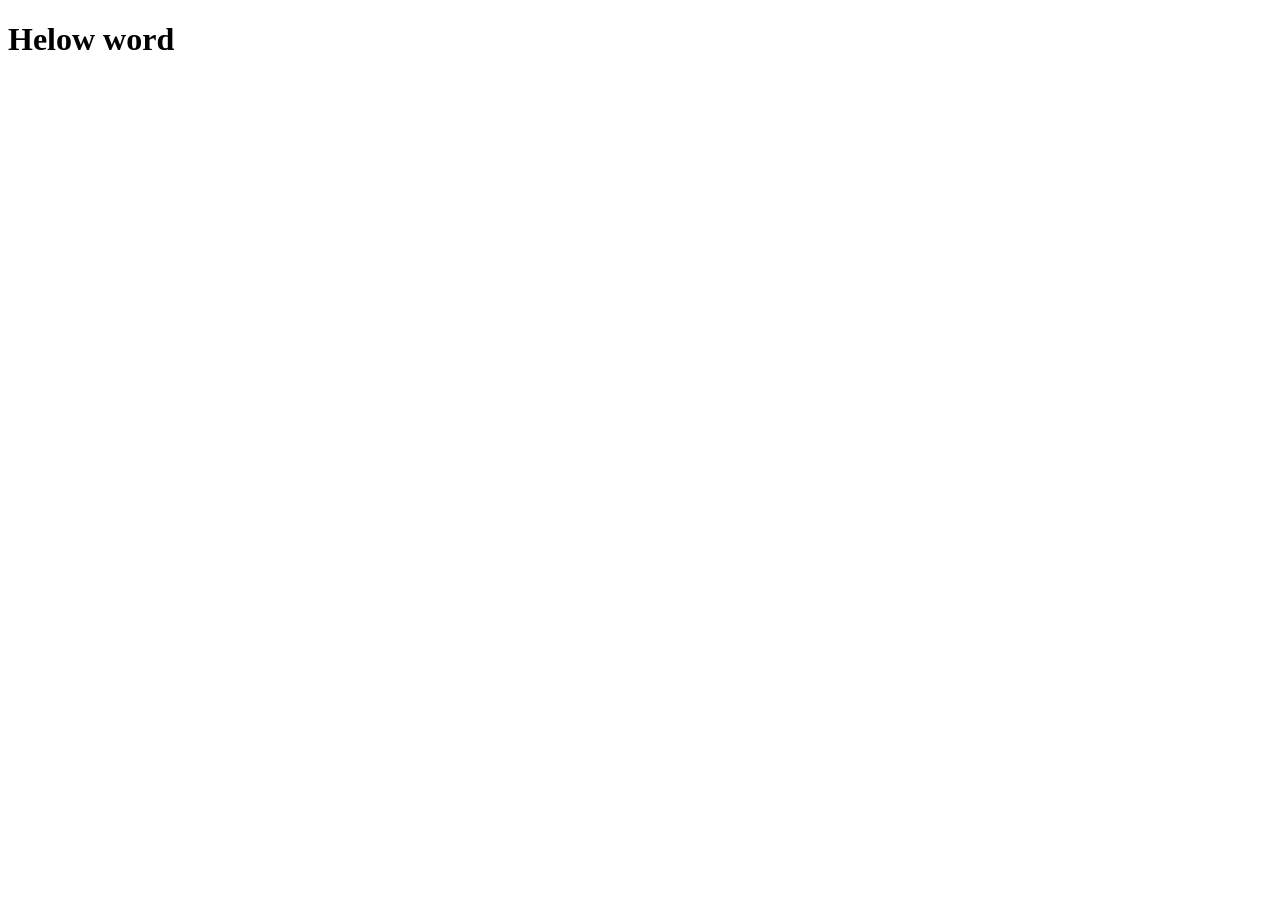
==== index.html @ 42fa5a0f "primer commit" ====
<!DOCTYPE html>
<html lang="en">
<head>
    <meta charset="UTF-8">
    <meta name="viewport" content="width=, initial-scale=1.0">
    <title>Document</title>
</head>
<body>
    <h1>Helow word</h1>
</body>
</html>
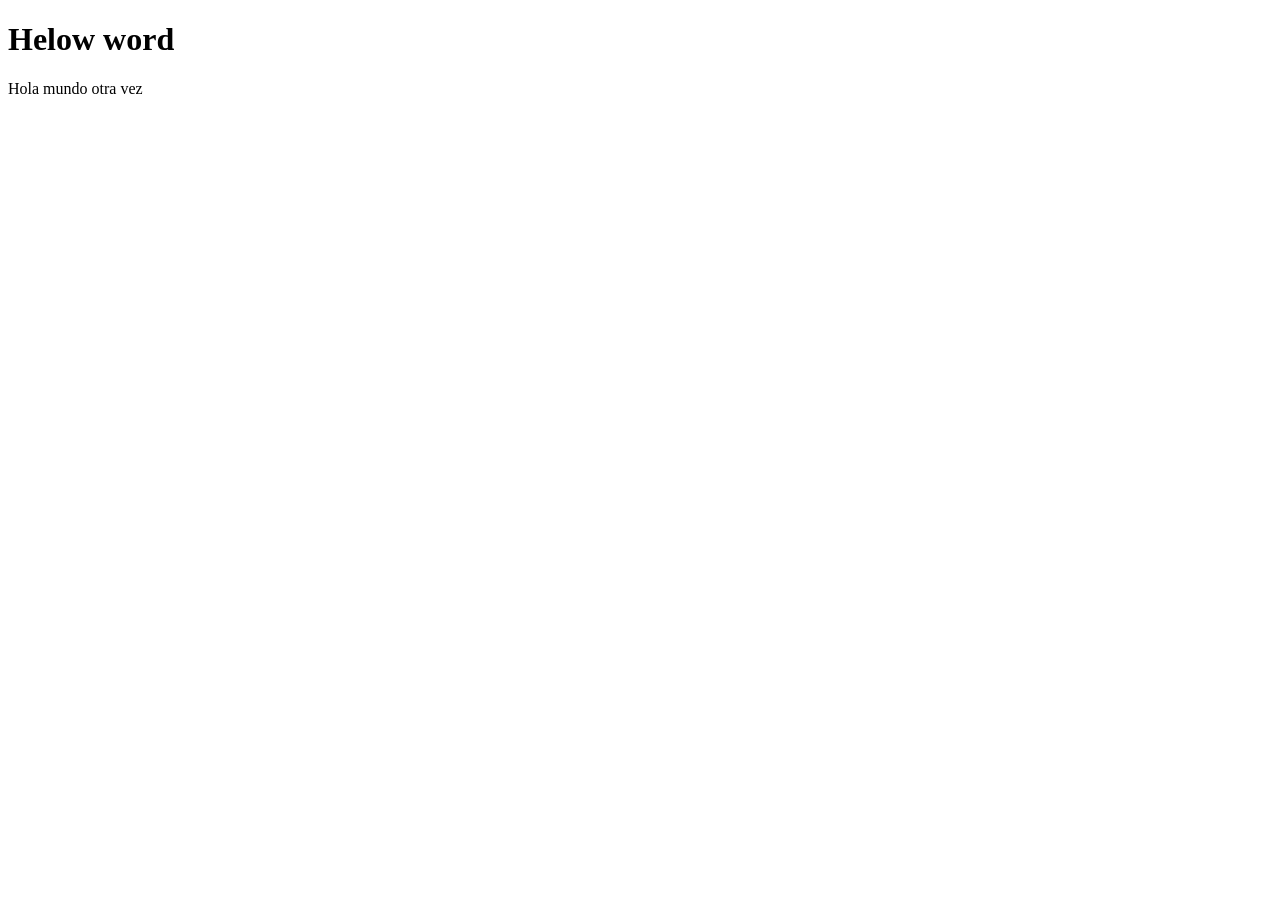
==== commit 72357721: "primer commit" ====
--- a/index.html
+++ b/index.html
@@ -7,5 +7,6 @@
 </head>
 <body>
     <h1>Helow word</h1>
+    <p>Hola mundo otra vez</p>
 </body>
 </html>
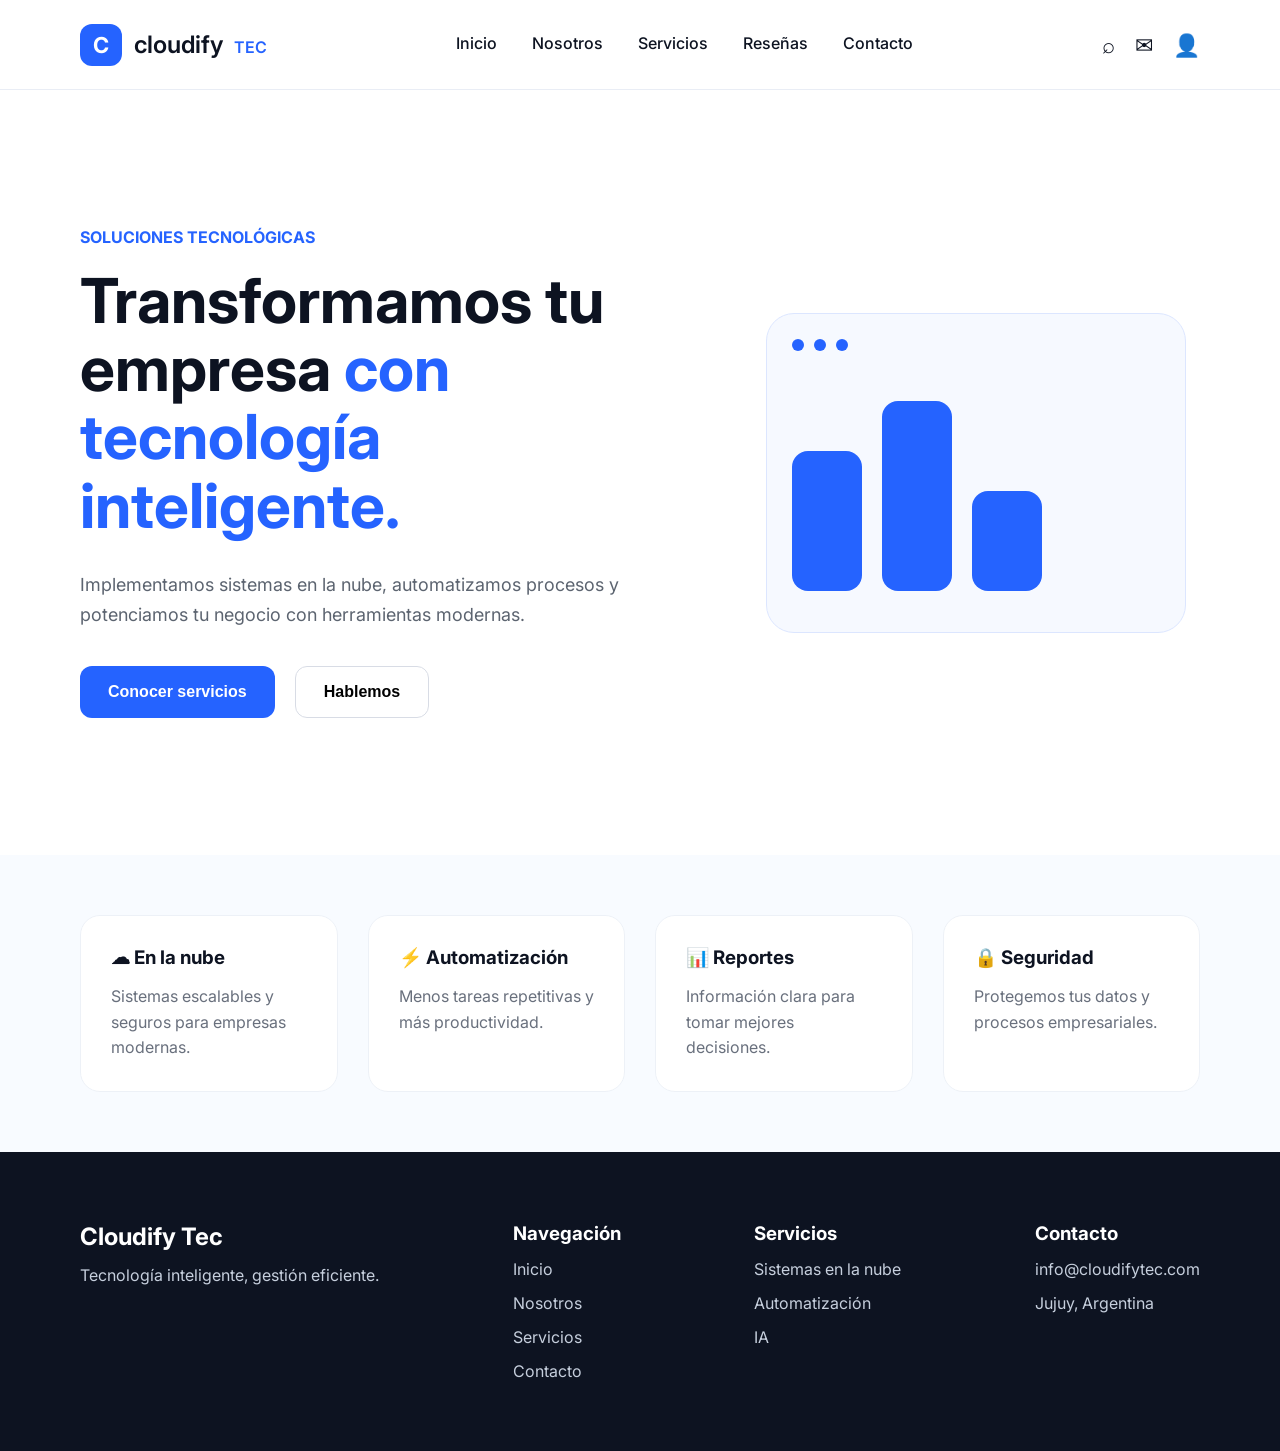
==== commit db7a869e: "Creacion de sass y index" ====
--- a/index.html
+++ b/index.html
@@ -1,12 +1,189 @@
 <!DOCTYPE html>
-<html lang="en">
+<html lang="es">
 <head>
     <meta charset="UTF-8">
-    <meta name="viewport" content="width=, initial-scale=1.0">
-    <title>Document</title>
+    <meta name="viewport" content="width=device-width, initial-scale=1.0">
+    <title>Cloudify Tec</title>
+
+    <link rel="stylesheet" href="css/main.css">
+
+    <link href="https://fonts.googleapis.com/css2?family=Inter:wght@300;400;500;600;700&display=swap" rel="stylesheet">
 </head>
 <body>
-    <h1>Helow word</h1>
-    <p>Hola mundo otra vez</p>
+
+    <!-- NAVBAR -->
+    <header class="navbar">
+
+        <div class="logo">
+            <div class="logo-icon">C</div>
+
+            <div class="logo-text">
+                cloudify <span>TEC</span>
+            </div>
+        </div>
+
+        <nav class="nav-links">
+            <a href="index.html">Inicio</a>
+            <a href="Pages/nosotros.html">Nosotros</a>
+            <a href="Pages/servicios.html">Servicios</a>
+            <a href="Pages/reseñas.html">Reseñas</a>
+            <a href="Pages/contacto.html">Contacto</a>
+        </nav>
+
+        <div class="nav-icons">
+            <span>⌕</span>
+            <span>✉</span>
+            <span>👤</span>
+        </div>
+
+    </header>
+
+
+    <section class="hero">
+
+        <div class="hero-text">
+
+            <p class="mini-title">
+                SOLUCIONES TECNOLÓGICAS
+            </p>
+
+            <h1>
+                Transformamos tu empresa
+                <span>
+                    con tecnología inteligente.
+                </span>
+            </h1>
+
+            <p class="description">
+                Implementamos sistemas en la nube, automatizamos procesos
+                y potenciamos tu negocio con herramientas modernas.
+            </p>
+
+            <div class="hero-buttons">
+                <button class="primary-btn">
+                    Conocer servicios
+                </button>
+
+                <button class="secondary-btn">
+                    Hablemos
+                </button>
+            </div>
+
+        </div>
+
+        <div class="hero-image">
+
+            <div class="mockup-card">
+
+                <div class="mockup-top">
+                    <span></span>
+                    <span></span>
+                    <span></span>
+                </div>
+
+                <div class="bars">
+                    <div class="bar"></div>
+                    <div class="bar middle"></div>
+                    <div class="bar small"></div>
+                </div>
+
+            </div>
+
+        </div>
+
+    </section>
+
+    <!-- FEATURES -->
+
+    <section class="features">
+
+        <div class="feature">
+
+            <h3>☁ En la nube</h3>
+
+            <p>
+                Sistemas escalables y seguros para empresas modernas.
+            </p>
+
+        </div>
+
+        <div class="feature">
+
+            <h3>⚡ Automatización</h3>
+
+            <p>
+                Menos tareas repetitivas y más productividad.
+            </p>
+
+        </div>
+
+        <div class="feature">
+
+            <h3>📊 Reportes</h3>
+
+            <p>
+                Información clara para tomar mejores decisiones.
+            </p>
+
+        </div>
+
+        <div class="feature">
+
+            <h3>🔒 Seguridad</h3>
+
+            <p>
+                Protegemos tus datos y procesos empresariales.
+            </p>
+
+        </div>
+
+    </section>
+
+    <!-- FOOTER -->
+
+    <footer class="footer">
+
+        <div class="footer-column">
+
+            <h2>Cloudify Tec</h2>
+
+            <p>
+                Tecnología inteligente, gestión eficiente.
+            </p>
+
+        </div>
+
+        <div class="footer-column">
+
+            <h3>Navegación</h3>
+
+            <a href="#">Inicio</a>
+            <a href="#">Nosotros</a>
+            <a href="#">Servicios</a>
+            <a href="#">Contacto</a>
+
+        </div>
+
+        <div class="footer-column">
+
+            <h3>Servicios</h3>
+
+            <a href="#">Sistemas en la nube</a>
+            <a href="#">Automatización</a>
+            <a href="#">IA</a>
+
+        </div>
+
+        <div class="footer-column">
+
+            <h3>Contacto</h3>
+
+            <p>info@cloudifytec.com</p>
+            <p>Jujuy, Argentina</p>
+
+        </div>
+
+    </footer>
+
 </body>
 </html>
--- a/css/main.css
+++ b/css/main.css
@@ -0,0 +1,391 @@
+* {
+  margin: 0;
+  padding: 0;
+  box-sizing: border-box;
+}
+
+body {
+  font-family: 'Inter', sans-serif;
+  background: #ffffff;
+  color: #0d1321;
+  overflow-x: hidden;
+}
+
+@keyframes fadeUp {
+  from { opacity: 0; transform: translateY(28px); }
+  to   { opacity: 1; transform: translateY(0); }
+}
+
+@keyframes fadeInLeft {
+  from { opacity: 0; transform: translateX(-30px); }
+  to   { opacity: 1; transform: translateX(0); }
+}
+
+@keyframes fadeInRight {
+  from { opacity: 0; transform: translateX(30px); }
+  to   { opacity: 1; transform: translateX(0); }
+}
+
+@keyframes fadeInDown {
+  from { opacity: 0; transform: translateY(-20px); }
+  to   { opacity: 1; transform: translateY(0); }
+}
+
+@keyframes growBar1 {
+  from { height: 0; }
+  to   { height: 140px; }
+}
+
+@keyframes growBar2 {
+  from { height: 0; }
+  to   { height: 190px; }
+}
+
+@keyframes growBar3 {
+  from { height: 0; }
+  to   { height: 100px; }
+}
+
+@keyframes floatCard {
+  0%, 100% { transform: translateY(0px); }
+  50%       { transform: translateY(-12px); }
+}
+
+@keyframes pulse {
+  0%, 100% { box-shadow: 0 0 0 0 rgba(37, 99, 255, 0.4); }
+  50%       { box-shadow: 0 0 0 10px rgba(37, 99, 255, 0); }
+}
+
+@keyframes blink {
+  0%, 100% { opacity: 1; }
+  50%       { opacity: 0.25; }
+}
+
+.navbar {
+  width: 100%;
+  height: 90px;
+  display: flex;
+  align-items: center;
+  justify-content: space-between;
+  padding: 0 80px;
+  border-bottom: 1px solid #e9edf5;
+  position: sticky;
+  top: 0;
+  z-index: 100;
+  background: rgba(255, 255, 255, 0.88);
+  backdrop-filter: blur(14px);
+  -webkit-backdrop-filter: blur(14px);
+}
+
+.logo {
+  display: flex;
+  align-items: center;
+  gap: 12px;
+  animation: fadeInLeft 0.6s cubic-bezier(.22,1,.36,1) both;
+}
+
+.logo-icon {
+  width: 42px;
+  height: 42px;
+  border-radius: 12px;
+  background: #2563ff;
+  color: white;
+  display: flex;
+  align-items: center;
+  justify-content: center;
+  font-weight: bold;
+  font-size: 22px;
+  animation: pulse 3s 1s ease-in-out infinite;
+  transition: transform 0.3s;
+}
+
+.logo:hover .logo-icon {
+  transform: rotate(-8deg) scale(1.1);
+}
+
+.logo-text {
+  font-size: 24px;
+  font-weight: 600;
+}
+
+.logo-text span {
+  color: #2563ff;
+  font-size: 16px;
+  margin-left: 5px;
+}
+
+.nav-links {
+  display: flex;
+  gap: 35px;
+  animation: fadeInDown 0.6s 0.15s cubic-bezier(.22,1,.36,1) both;
+}
+
+.nav-links a {
+  text-decoration: none;
+  color: #0d1321;
+  font-weight: 500;
+  position: relative;
+  padding-bottom: 3px;
+  transition: color 0.3s;
+}
+
+.nav-links a::after {
+  content: '';
+  position: absolute;
+  bottom: 0;
+  left: 0;
+  width: 0;
+  height: 2px;
+  background: #2563ff;
+  border-radius: 2px;
+  transition: width 0.3s cubic-bezier(.22,1,.36,1);
+}
+
+.nav-links a:hover { color: #2563ff; }
+.nav-links a:hover::after { width: 100%; }
+
+.nav-icons {
+  display: flex;
+  gap: 20px;
+  font-size: 22px;
+  cursor: pointer;
+  animation: fadeInDown 0.6s 0.25s cubic-bezier(.22,1,.36,1) both;
+}
+
+.nav-icons span {
+  display: inline-block;
+  transition: transform 0.25s, color 0.25s;
+}
+
+.nav-icons span:hover {
+  transform: scale(1.3);
+  color: #2563ff;
+}
+
+.hero {
+  width: 100%;
+  min-height: 85vh;
+  display: flex;
+  align-items: center;
+  justify-content: space-between;
+  padding: 80px;
+}
+
+.hero-text { width: 50%; }
+
+.mini-title {
+  color: #2563ff;
+  font-weight: 700;
+  margin-bottom: 20px;
+  animation: fadeUp 0.6s 0.2s cubic-bezier(.22,1,.36,1) both;
+}
+
+.hero-text h1 {
+  font-size: 62px;
+  line-height: 1.1;
+  margin-bottom: 30px;
+  animation: fadeUp 0.6s 0.35s cubic-bezier(.22,1,.36,1) both;
+}
+
+.hero-text h1 span { color: #2563ff; }
+
+.description {
+  color: #5c6470;
+  font-size: 18px;
+  line-height: 1.7;
+  margin-bottom: 35px;
+  animation: fadeUp 0.6s 0.5s cubic-bezier(.22,1,.36,1) both;
+}
+
+.hero-buttons {
+  display: flex;
+  gap: 20px;
+  animation: fadeUp 0.6s 0.65s cubic-bezier(.22,1,.36,1) both;
+}
+
+.primary-btn {
+  background: #2563ff;
+  color: white;
+  border: none;
+  padding: 16px 28px;
+  border-radius: 12px;
+  font-size: 16px;
+  font-weight: 600;
+  cursor: pointer;
+  transition: transform 0.25s, box-shadow 0.25s;
+}
+
+.primary-btn:hover {
+  transform: translateY(-4px);
+  box-shadow: 0 10px 30px rgba(37,99,255,0.35);
+}
+
+.primary-btn:active { transform: translateY(-1px); }
+
+.secondary-btn {
+  background: transparent;
+  border: 1px solid #d8dce5;
+  padding: 16px 28px;
+  border-radius: 12px;
+  font-size: 16px;
+  font-weight: 600;
+  cursor: pointer;
+  transition: border-color 0.25s, transform 0.25s, background 0.25s, color 0.25s;
+}
+
+.secondary-btn:hover {
+  border-color: #2563ff;
+  color: #2563ff;
+  background: #f0f5ff;
+  transform: translateY(-4px);
+}
+
+.hero-image {
+  width: 40%;
+  display: flex;
+  justify-content: center;
+  animation: fadeInRight 0.7s 0.4s cubic-bezier(.22,1,.36,1) both;
+}
+
+.mockup-card {
+  width: 420px;
+  height: 320px;
+  background: #f6f9ff;
+  border: 1px solid #dce6ff;
+  border-radius: 28px;
+  padding: 25px;
+  animation:
+    fadeInRight 0.7s 0.4s cubic-bezier(.22,1,.36,1) both,
+    floatCard 4s 1.2s ease-in-out infinite;
+}
+
+.mockup-top {
+  display: flex;
+  gap: 10px;
+  margin-bottom: 40px;
+}
+
+.mockup-top span {
+  width: 12px;
+  height: 12px;
+  border-radius: 50%;
+  background: #2563ff;
+}
+
+.mockup-top span:nth-child(1) { animation: blink 2s 0s infinite; }
+.mockup-top span:nth-child(2) { animation: blink 2s 0.4s infinite; }
+.mockup-top span:nth-child(3) { animation: blink 2s 0.8s infinite; }
+
+.bars {
+  width: 100%;
+  height: 200px;
+  display: flex;
+  align-items: flex-end;
+  gap: 20px;
+}
+
+.bar {
+  width: 70px;
+  border-radius: 16px;
+  background: #2563ff;
+  transition: filter 0.25s;
+}
+
+.bar:hover { filter: brightness(1.2); cursor: pointer; }
+
+.bar:nth-child(1) {
+  height: 140px;
+  animation: growBar1 0.9s 0.8s cubic-bezier(.22,1,.36,1) both;
+}
+.bar:nth-child(2) {
+  height: 190px;
+  animation: growBar2 0.9s 1.0s cubic-bezier(.22,1,.36,1) both;
+}
+.bar:nth-child(3) {
+  height: 100px;
+  animation: growBar3 0.9s 1.2s cubic-bezier(.22,1,.36,1) both;
+}
+
+.features {
+  width: 100%;
+  display: flex;
+  justify-content: center;
+  gap: 30px;
+  padding: 60px 80px;
+  background: #f8fbff;
+}
+
+.feature {
+  width: 260px;
+  background: white;
+  padding: 30px;
+  border-radius: 20px;
+  border: 1px solid #edf1f7;
+  transition: transform 0.3s cubic-bezier(.22,1,.36,1),
+              box-shadow 0.3s,
+              border-color 0.3s;
+}
+
+.feature:nth-child(1) { animation: fadeUp 0.6s 0.1s cubic-bezier(.22,1,.36,1) both; }
+.feature:nth-child(2) { animation: fadeUp 0.6s 0.25s cubic-bezier(.22,1,.36,1) both; }
+.feature:nth-child(3) { animation: fadeUp 0.6s 0.4s cubic-bezier(.22,1,.36,1) both; }
+.feature:nth-child(4) { animation: fadeUp 0.6s 0.55s cubic-bezier(.22,1,.36,1) both; }
+
+.feature:hover {
+  transform: translateY(-8px);
+  box-shadow: 0 16px 40px rgba(37,99,255,0.12);
+  border-color: #c0d3ff;
+}
+
+.feature h3 { margin-bottom: 15px; }
+
+.feature p {
+  color: #69707d;
+  line-height: 1.6;
+}
+
+.footer {
+  width: 100%;
+  background: #0d1321;
+  color: white;
+  display: flex;
+  justify-content: space-between;
+  padding: 70px 80px;
+}
+
+.footer-column {
+  display: flex;
+  flex-direction: column;
+  gap: 14px;
+}
+
+.footer-column a {
+  text-decoration: none;
+  color: #c6cfdd;
+  transition: color 0.25s, padding-left 0.25s;
+}
+
+.footer-column a:hover {
+  color: #ffffff;
+  padding-left: 6px;
+}
+
+.footer-column p { color: #c6cfdd; }
+
+@media(max-width: 1100px) {
+  .hero { flex-direction: column; gap: 60px; }
+  .hero-text { width: 100%; }
+  .hero-image { width: 100%; }
+  .features { flex-wrap: wrap; }
+  .footer { flex-wrap: wrap; gap: 40px; }
+}
+
+@media(max-width: 768px) {
+  .navbar { padding: 20px; }
+  .nav-links { display: none; }
+  .hero { padding: 40px 20px; }
+  .hero-text h1 { font-size: 42px; }
+  .mockup-card { width: 100%; }
+  .features { padding: 40px 20px; }
+  .footer { padding: 50px 20px; }
+}
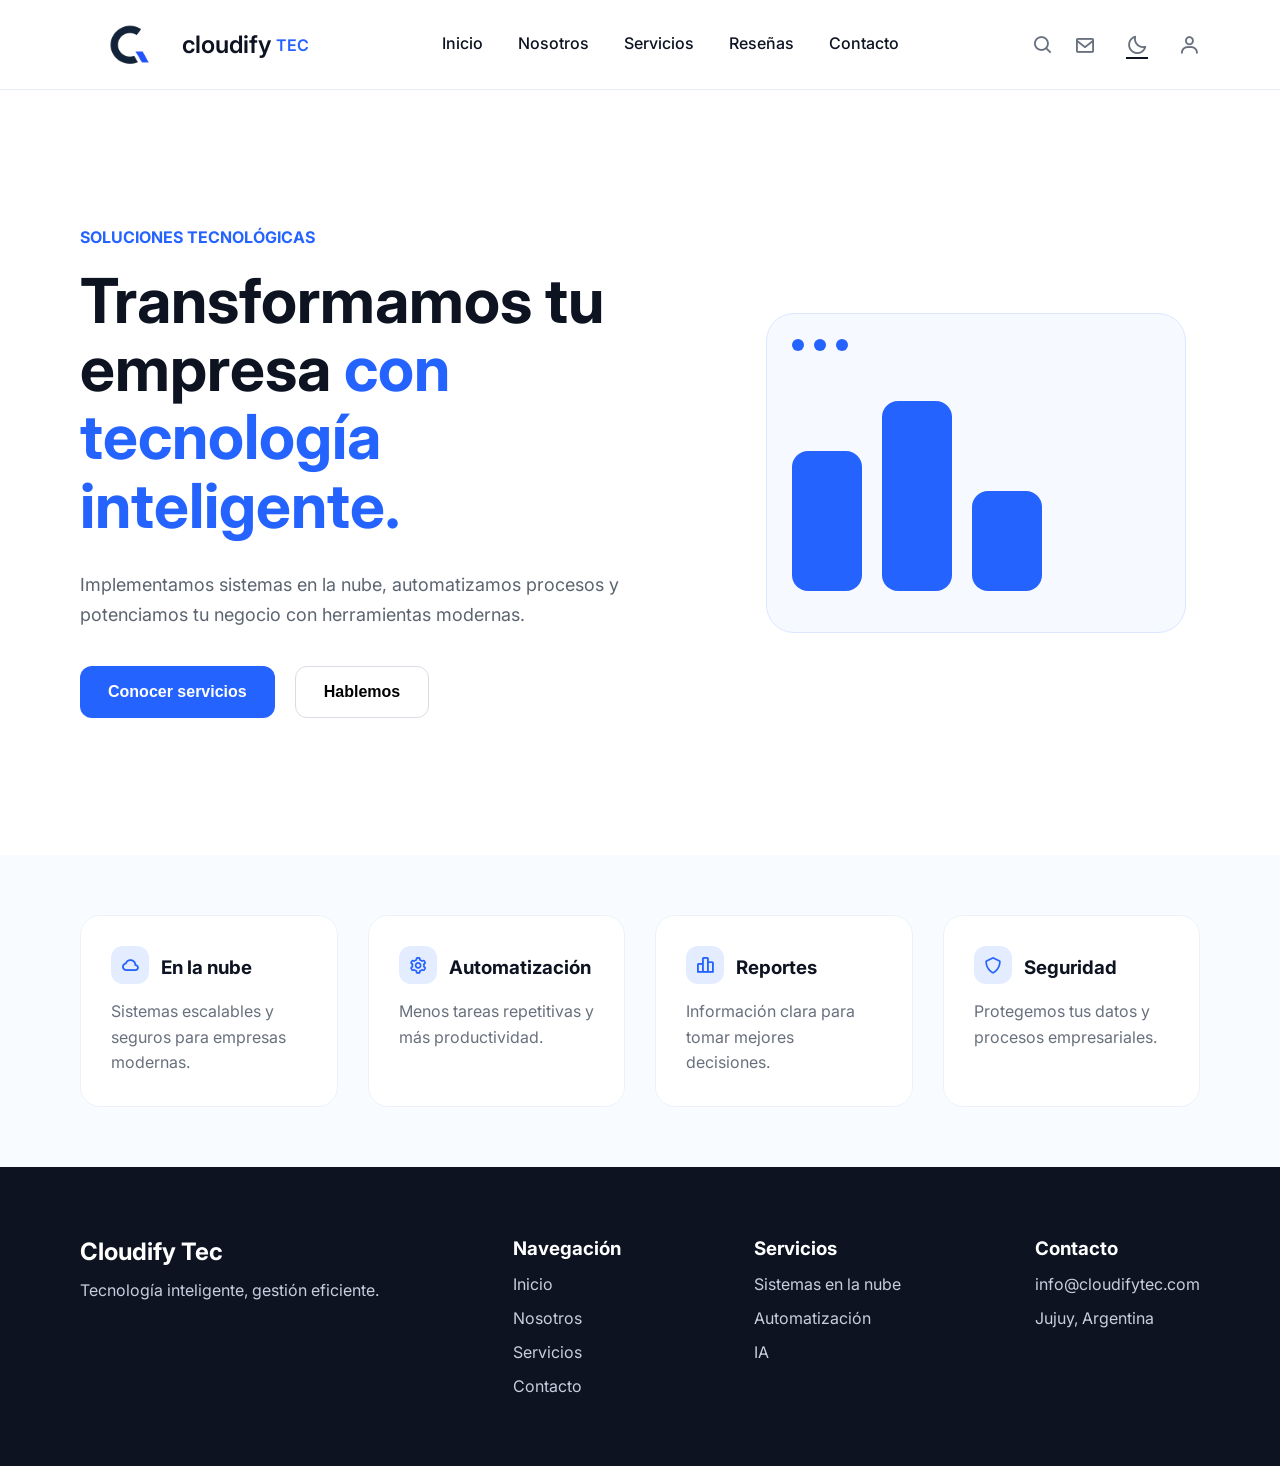
==== commit a518037c: "Version beta 1" ====
--- a/index.html
+++ b/index.html
@@ -6,34 +6,48 @@
     <title>Cloudify Tec</title>
 
     <link rel="stylesheet" href="css/main.css">
-
+    <link href="https://unpkg.com/boxicons@2.1.4/css/boxicons.min.css" rel="stylesheet">
     <link href="https://fonts.googleapis.com/css2?family=Inter:wght@300;400;500;600;700&display=swap" rel="stylesheet">
 </head>
 <body>
+    <div id="dark-mode" class="dark-mode-anchor" aria-hidden="true"></div>
 
     <!-- NAVBAR -->
     <header class="navbar">
 
-        <div class="logo">
-            <div class="logo-icon">C</div>
-
+        <a href="index.html" class="logo">
+            <div class="logo-icon">
+                <img src="assets/logo-oficial.png" alt="Cloudify Tec logo" class="logo-img light-logo" />
+                <img src="assets/logo%20modo%20oscuro.png" alt="Cloudify Tec dark logo" class="logo-img dark-logo" />
+            </div>
             <div class="logo-text">
                 cloudify <span>TEC</span>
             </div>
-        </div>
-
-        <nav class="nav-links">
+        </a>
+
+        <nav class="nav-links light">
             <a href="index.html">Inicio</a>
             <a href="Pages/nosotros.html">Nosotros</a>
             <a href="Pages/servicios.html">Servicios</a>
             <a href="Pages/reseñas.html">Reseñas</a>
             <a href="Pages/contacto.html">Contacto</a>
         </nav>
+        <nav class="nav-links dark">
+            <a href="index.html#dark-mode">Inicio</a>
+            <a href="Pages/nosotros.html#dark-mode">Nosotros</a>
+            <a href="Pages/servicios.html#dark-mode">Servicios</a>
+            <a href="Pages/reseñas.html#dark-mode">Reseñas</a>
+            <a href="Pages/contacto.html#dark-mode">Contacto</a>
+        </nav>
+
+        <button class="nav-toggle" aria-label="Abrir menú"><i class="bx bx-menu"></i></button>
 
         <div class="nav-icons">
-            <span>⌕</span>
-            <span>✉</span>
-            <span>👤</span>
+            <i class="bx bx-search"></i>
+            <i class="bx bx-envelope"></i>
+            <a href="#dark-mode" class="dark-mode-switch dark-on" aria-label="Activar modo oscuro"><i class="bx bx-moon"></i></a>
+            <a href="#" class="dark-mode-switch dark-off" aria-label="Desactivar modo oscuro"><i class="bx bx-sun"></i></a>
+            <i class="bx bx-user"></i>
         </div>
 
     </header>
@@ -99,7 +113,7 @@
 
         <div class="feature">
 
-            <h3>☁ En la nube</h3>
+            <h3><span class="feature-icon"><i class="bx bx-cloud"></i></span>En la nube</h3>
 
             <p>
                 Sistemas escalables y seguros para empresas modernas.
@@ -109,7 +123,7 @@
 
         <div class="feature">
 
-            <h3>⚡ Automatización</h3>
+            <h3><span class="feature-icon"><i class="bx bx-cog"></i></span>Automatización</h3>
 
             <p>
                 Menos tareas repetitivas y más productividad.
@@ -119,7 +133,7 @@
 
         <div class="feature">
 
-            <h3>📊 Reportes</h3>
+            <h3><span class="feature-icon"><i class="bx bx-bar-chart-alt-2"></i></span>Reportes</h3>
 
             <p>
                 Información clara para tomar mejores decisiones.
@@ -129,7 +143,7 @@
 
         <div class="feature">
 
-            <h3>🔒 Seguridad</h3>
+            <h3><span class="feature-icon"><i class="bx bx-shield"></i></span>Seguridad</h3>
 
             <p>
                 Protegemos tus datos y procesos empresariales.
@@ -157,10 +171,10 @@
 
             <h3>Navegación</h3>
 
-            <a href="#">Inicio</a>
-            <a href="#">Nosotros</a>
-            <a href="#">Servicios</a>
-            <a href="#">Contacto</a>
+            <a href="index.html">Inicio</a>
+            <a href="Pages/nosotros.html">Nosotros</a>
+            <a href="Pages/servicios.html">Servicios</a>
+            <a href="Pages/contacto.html">Contacto</a>
 
         </div>
 
@@ -185,5 +199,14 @@
 
     </footer>
 
-</body>
-</html>+            <script>
+                document.addEventListener('DOMContentLoaded', function(){
+                    var navbar = document.querySelector('.navbar');
+                    var toggle = document.querySelectorAll('.nav-toggle');
+                    toggle.forEach(function(btn){ btn.addEventListener('click', function(){ navbar.classList.toggle('nav-open'); }); });
+                });
+            </script>
+
+
+    </body>
+    </html>
--- a/css/main.css
+++ b/css/main.css
@@ -1,66 +1,91 @@
-* {
-  margin: 0;
-  padding: 0;
-  box-sizing: border-box;
-}
-
-body {
-  font-family: 'Inter', sans-serif;
-  background: #ffffff;
-  color: #0d1321;
-  overflow-x: hidden;
-}
-
 @keyframes fadeUp {
-  from { opacity: 0; transform: translateY(28px); }
-  to   { opacity: 1; transform: translateY(0); }
-}
-
+  from {
+    opacity: 0;
+    transform: translateY(28px);
+  }
+  to {
+    opacity: 1;
+    transform: translateY(0);
+  }
+}
 @keyframes fadeInLeft {
-  from { opacity: 0; transform: translateX(-30px); }
-  to   { opacity: 1; transform: translateX(0); }
-}
-
+  from {
+    opacity: 0;
+    transform: translateX(-30px);
+  }
+  to {
+    opacity: 1;
+    transform: translateX(0);
+  }
+}
 @keyframes fadeInRight {
-  from { opacity: 0; transform: translateX(30px); }
-  to   { opacity: 1; transform: translateX(0); }
-}
-
+  from {
+    opacity: 0;
+    transform: translateX(30px);
+  }
+  to {
+    opacity: 1;
+    transform: translateX(0);
+  }
+}
 @keyframes fadeInDown {
-  from { opacity: 0; transform: translateY(-20px); }
-  to   { opacity: 1; transform: translateY(0); }
-}
-
+  from {
+    opacity: 0;
+    transform: translateY(-20px);
+  }
+  to {
+    opacity: 1;
+    transform: translateY(0);
+  }
+}
 @keyframes growBar1 {
-  from { height: 0; }
-  to   { height: 140px; }
-}
-
+  from {
+    height: 0;
+  }
+  to {
+    height: 140px;
+  }
+}
 @keyframes growBar2 {
-  from { height: 0; }
-  to   { height: 190px; }
-}
-
+  from {
+    height: 0;
+  }
+  to {
+    height: 190px;
+  }
+}
 @keyframes growBar3 {
-  from { height: 0; }
-  to   { height: 100px; }
-}
-
+  from {
+    height: 0;
+  }
+  to {
+    height: 100px;
+  }
+}
 @keyframes floatCard {
-  0%, 100% { transform: translateY(0px); }
-  50%       { transform: translateY(-12px); }
-}
-
+  0%, 100% {
+    transform: translateY(0px);
+  }
+  50% {
+    transform: translateY(-12px);
+  }
+}
 @keyframes pulse {
-  0%, 100% { box-shadow: 0 0 0 0 rgba(37, 99, 255, 0.4); }
-  50%       { box-shadow: 0 0 0 10px rgba(37, 99, 255, 0); }
-}
-
+  0%, 100% {
+    box-shadow: 0 0 0 0 rgba(37, 99, 255, 0.4);
+  }
+  50% {
+    box-shadow: 0 0 0 10px rgba(37, 99, 255, 0);
+  }
+}
 @keyframes blink {
-  0%, 100% { opacity: 1; }
-  50%       { opacity: 0.25; }
-}
-
+  0%, 100% {
+    opacity: 1;
+  }
+  50% {
+    opacity: 0.25;
+  }
+}
 .navbar {
   width: 100%;
   height: 90px;
@@ -80,32 +105,56 @@
 .logo {
   display: flex;
   align-items: center;
-  gap: 12px;
-  animation: fadeInLeft 0.6s cubic-bezier(.22,1,.36,1) both;
+  gap: 2px;
+  animation: fadeInLeft 0.6s cubic-bezier(0.22, 1, 0.36, 1) both;
+  text-decoration: none;
+  color: inherit;
 }
 
 .logo-icon {
-  width: 42px;
-  height: 42px;
-  border-radius: 12px;
-  background: #2563ff;
-  color: white;
+  width: 100px;
+  height: 100px;
+  overflow: hidden;
   display: flex;
   align-items: center;
   justify-content: center;
-  font-weight: bold;
-  font-size: 22px;
-  animation: pulse 3s 1s ease-in-out infinite;
   transition: transform 0.3s;
 }
 
 .logo:hover .logo-icon {
-  transform: rotate(-8deg) scale(1.1);
+  transform: scale(1.05);
+}
+
+.logo-icon img {
+  width: 100%;
+  height: 100%;
+  object-fit: cover;
+}
+
+.logo-img {
+  width: 100%;
+  height: 100%;
+  object-fit: cover;
+  display: block;
+}
+
+.dark-logo {
+  display: none;
+}
+
+#dark-mode:target ~ header .light-logo {
+  display: none;
+}
+
+#dark-mode:target ~ header .dark-logo {
+  display: block;
 }
 
 .logo-text {
   font-size: 24px;
   font-weight: 600;
+  display: flex;
+  align-items: center;
 }
 
 .logo-text span {
@@ -117,7 +166,7 @@
 .nav-links {
   display: flex;
   gap: 35px;
-  animation: fadeInDown 0.6s 0.15s cubic-bezier(.22,1,.36,1) both;
+  animation: fadeInDown 0.6s 0.15s cubic-bezier(0.22, 1, 0.36, 1) both;
 }
 
 .nav-links a {
@@ -130,7 +179,7 @@
 }
 
 .nav-links a::after {
-  content: '';
+  content: "";
   position: absolute;
   bottom: 0;
   left: 0;
@@ -138,18 +187,146 @@
   height: 2px;
   background: #2563ff;
   border-radius: 2px;
-  transition: width 0.3s cubic-bezier(.22,1,.36,1);
-}
-
-.nav-links a:hover { color: #2563ff; }
-.nav-links a:hover::after { width: 100%; }
+  transition: width 0.3s cubic-bezier(0.22, 1, 0.36, 1);
+}
+
+.nav-links a:hover {
+  color: #2563ff;
+}
+
+.nav-links a:hover::after {
+  width: 100%;
+}
 
 .nav-icons {
   display: flex;
   gap: 20px;
   font-size: 22px;
   cursor: pointer;
-  animation: fadeInDown 0.6s 0.25s cubic-bezier(.22,1,.36,1) both;
+  animation: fadeInDown 0.6s 0.25s cubic-bezier(0.22, 1, 0.36, 1) both;
+}
+
+.dark-mode-anchor {
+  position: absolute;
+  left: -9999px;
+  top: -9999px;
+  width: 0;
+  height: 0;
+  overflow: hidden;
+}
+
+.dark-mode-switch {
+  display: inline-flex;
+  align-items: center;
+  justify-content: center;
+  width: 42px;
+  height: 42px;
+  border-radius: 50%;
+  transition: transform 0.25s, color 0.25s, background 0.25s;
+  color: #0d1321;
+}
+
+.dark-mode-switch:hover {
+  transform: scale(1.2);
+  color: #2563ff;
+  background: rgba(37, 99, 255, 0.1);
+}
+
+.dark-mode-switch.dark-off {
+  display: none;
+}
+
+.nav-links.dark {
+  display: none;
+}
+
+#dark-mode:target ~ header .dark-mode-switch.dark-on {
+  display: none;
+}
+
+#dark-mode:target ~ header .dark-mode-switch.dark-off {
+  display: inline-flex;
+}
+
+#dark-mode:target ~ header .nav-links.light {
+  display: none;
+}
+
+#dark-mode:target ~ header .nav-links.dark {
+  display: flex;
+}
+
+#dark-mode:target ~ header {
+  background: rgba(15, 23, 42, 0.95);
+  border-color: #334155;
+}
+
+#dark-mode:target ~ header .nav-links a {
+  color: #e2e8f0;
+}
+
+#dark-mode:target ~ header .nav-links a:hover {
+  color: #60a5fa;
+}
+
+#dark-mode:target ~ header .nav-icons i,
+#dark-mode:target ~ header .logo-text,
+#dark-mode:target ~ header .logo-text span {
+  color: #e2e8f0;
+}
+
+#dark-mode:target ~ section,
+#dark-mode:target ~ .page-hero,
+#dark-mode:target ~ .hero,
+#dark-mode:target ~ .about-card,
+#dark-mode:target ~ .service-card,
+#dark-mode:target ~ .review-card,
+#dark-mode:target ~ .contacto-form,
+#dark-mode:target ~ .contacto-info,
+#dark-mode:target ~ .footer {
+  background-color: #0f172a;
+  color: #e2e8f0;
+}
+
+#dark-mode:target ~ .hero-text h1,
+#dark-mode:target ~ .hero-text p,
+#dark-mode:target ~ .page-hero h1,
+#dark-mode:target ~ .page-hero p,
+#dark-mode:target ~ .about-card__titulo,
+#dark-mode:target ~ .about-card__texto,
+#dark-mode:target ~ .service-card h3,
+#dark-mode:target ~ .service-card p,
+#dark-mode:target ~ .review-card h3,
+#dark-mode:target ~ .review-card p,
+#dark-mode:target ~ .contacto-form__titulo,
+#dark-mode:target ~ .contacto-info h3,
+#dark-mode:target ~ .contacto-info p,
+#dark-mode:target ~ .footer-column,
+#dark-mode:target ~ .footer-column a {
+  color: #e2e8f0;
+}
+
+#dark-mode:target ~ .contacto-info__item div strong {
+  color: #60a5fa;
+}
+
+#dark-mode:target ~ .contacto-form,
+#dark-mode:target ~ .contacto-info {
+  border-color: #475569;
+}
+
+#dark-mode:target ~ .service-card,
+#dark-mode:target ~ .review-card,
+#dark-mode:target ~ .about-card {
+  border-color: #334155;
+}
+
+#dark-mode:target ~ header .logo-icon {
+  background: transparent;
+}
+
+#dark-mode:target ~ header .logo-icon img {
+  filter: none;
 }
 
 .nav-icons span {
@@ -162,6 +339,46 @@
   color: #2563ff;
 }
 
+/* Mobile toggle button (hidden on desktop) */
+.nav-toggle {
+  display: none;
+  background: transparent;
+  border: none;
+  font-size: 26px;
+  cursor: pointer;
+}
+
+@media (max-width: 760px) {
+  .navbar {
+    padding: 0 20px;
+    height: 72px;
+  }
+  .nav-toggle {
+    display: block;
+  }
+  .nav-links {
+    display: none;
+    position: absolute;
+    top: 72px;
+    left: 0;
+    right: 0;
+    background: rgba(255, 255, 255, 0.98);
+    flex-direction: column;
+    gap: 0;
+    padding: 12px 18px;
+    border-bottom: 1px solid #e9edf5;
+  }
+  .nav-links a {
+    padding: 12px 0;
+    border-bottom: 1px solid transparent;
+  }
+  .nav-icons {
+    display: none;
+  }
+  .navbar.nav-open .nav-links {
+    display: flex;
+  }
+}
 .hero {
   width: 100%;
   min-height: 85vh;
@@ -171,36 +388,40 @@
   padding: 80px;
 }
 
-.hero-text { width: 50%; }
+.hero-text {
+  width: 50%;
+}
 
 .mini-title {
   color: #2563ff;
   font-weight: 700;
   margin-bottom: 20px;
-  animation: fadeUp 0.6s 0.2s cubic-bezier(.22,1,.36,1) both;
+  animation: fadeUp 0.6s 0.2s cubic-bezier(0.22, 1, 0.36, 1) both;
 }
 
 .hero-text h1 {
   font-size: 62px;
   line-height: 1.1;
   margin-bottom: 30px;
-  animation: fadeUp 0.6s 0.35s cubic-bezier(.22,1,.36,1) both;
-}
-
-.hero-text h1 span { color: #2563ff; }
+  animation: fadeUp 0.6s 0.35s cubic-bezier(0.22, 1, 0.36, 1) both;
+}
+
+.hero-text h1 span {
+  color: #2563ff;
+}
 
 .description {
   color: #5c6470;
   font-size: 18px;
   line-height: 1.7;
   margin-bottom: 35px;
-  animation: fadeUp 0.6s 0.5s cubic-bezier(.22,1,.36,1) both;
+  animation: fadeUp 0.6s 0.5s cubic-bezier(0.22, 1, 0.36, 1) both;
 }
 
 .hero-buttons {
   display: flex;
   gap: 20px;
-  animation: fadeUp 0.6s 0.65s cubic-bezier(.22,1,.36,1) both;
+  animation: fadeUp 0.6s 0.65s cubic-bezier(0.22, 1, 0.36, 1) both;
 }
 
 .primary-btn {
@@ -217,10 +438,12 @@
 
 .primary-btn:hover {
   transform: translateY(-4px);
-  box-shadow: 0 10px 30px rgba(37,99,255,0.35);
-}
-
-.primary-btn:active { transform: translateY(-1px); }
+  box-shadow: 0 10px 30px rgba(37, 99, 255, 0.35);
+}
+
+.primary-btn:active {
+  transform: translateY(-1px);
+}
 
 .secondary-btn {
   background: transparent;
@@ -244,7 +467,7 @@
   width: 40%;
   display: flex;
   justify-content: center;
-  animation: fadeInRight 0.7s 0.4s cubic-bezier(.22,1,.36,1) both;
+  animation: fadeInRight 0.7s 0.4s cubic-bezier(0.22, 1, 0.36, 1) both;
 }
 
 .mockup-card {
@@ -254,9 +477,7 @@
   border: 1px solid #dce6ff;
   border-radius: 28px;
   padding: 25px;
-  animation:
-    fadeInRight 0.7s 0.4s cubic-bezier(.22,1,.36,1) both,
-    floatCard 4s 1.2s ease-in-out infinite;
+  animation: fadeInRight 0.7s 0.4s cubic-bezier(0.22, 1, 0.36, 1) both, floatCard 4s 1.2s ease-in-out infinite;
 }
 
 .mockup-top {
@@ -272,9 +493,17 @@
   background: #2563ff;
 }
 
-.mockup-top span:nth-child(1) { animation: blink 2s 0s infinite; }
-.mockup-top span:nth-child(2) { animation: blink 2s 0.4s infinite; }
-.mockup-top span:nth-child(3) { animation: blink 2s 0.8s infinite; }
+.mockup-top span:nth-child(1) {
+  animation: blink 2s 0s infinite;
+}
+
+.mockup-top span:nth-child(2) {
+  animation: blink 2s 0.4s infinite;
+}
+
+.mockup-top span:nth-child(3) {
+  animation: blink 2s 0.8s infinite;
+}
 
 .bars {
   width: 100%;
@@ -291,19 +520,24 @@
   transition: filter 0.25s;
 }
 
-.bar:hover { filter: brightness(1.2); cursor: pointer; }
+.bar:hover {
+  filter: brightness(1.2);
+  cursor: pointer;
+}
 
 .bar:nth-child(1) {
   height: 140px;
-  animation: growBar1 0.9s 0.8s cubic-bezier(.22,1,.36,1) both;
-}
+  animation: growBar1 0.9s 0.8s cubic-bezier(0.22, 1, 0.36, 1) both;
+}
+
 .bar:nth-child(2) {
   height: 190px;
-  animation: growBar2 0.9s 1.0s cubic-bezier(.22,1,.36,1) both;
-}
+  animation: growBar2 0.9s 1s cubic-bezier(0.22, 1, 0.36, 1) both;
+}
+
 .bar:nth-child(3) {
   height: 100px;
-  animation: growBar3 0.9s 1.2s cubic-bezier(.22,1,.36,1) both;
+  animation: growBar3 0.9s 1.2s cubic-bezier(0.22, 1, 0.36, 1) both;
 }
 
 .features {
@@ -321,29 +555,82 @@
   padding: 30px;
   border-radius: 20px;
   border: 1px solid #edf1f7;
-  transition: transform 0.3s cubic-bezier(.22,1,.36,1),
-              box-shadow 0.3s,
-              border-color 0.3s;
-}
-
-.feature:nth-child(1) { animation: fadeUp 0.6s 0.1s cubic-bezier(.22,1,.36,1) both; }
-.feature:nth-child(2) { animation: fadeUp 0.6s 0.25s cubic-bezier(.22,1,.36,1) both; }
-.feature:nth-child(3) { animation: fadeUp 0.6s 0.4s cubic-bezier(.22,1,.36,1) both; }
-.feature:nth-child(4) { animation: fadeUp 0.6s 0.55s cubic-bezier(.22,1,.36,1) both; }
+  transition: transform 0.3s cubic-bezier(0.22, 1, 0.36, 1), box-shadow 0.3s, border-color 0.3s;
+}
+
+.feature:nth-child(1) {
+  animation: fadeUp 0.6s 0.1s cubic-bezier(0.22, 1, 0.36, 1) both;
+}
+
+.feature:nth-child(2) {
+  animation: fadeUp 0.6s 0.25s cubic-bezier(0.22, 1, 0.36, 1) both;
+}
+
+.feature:nth-child(3) {
+  animation: fadeUp 0.6s 0.4s cubic-bezier(0.22, 1, 0.36, 1) both;
+}
+
+.feature:nth-child(4) {
+  animation: fadeUp 0.6s 0.55s cubic-bezier(0.22, 1, 0.36, 1) both;
+}
 
 .feature:hover {
   transform: translateY(-8px);
-  box-shadow: 0 16px 40px rgba(37,99,255,0.12);
+  box-shadow: 0 16px 40px rgba(37, 99, 255, 0.12);
   border-color: #c0d3ff;
 }
 
-.feature h3 { margin-bottom: 15px; }
+.feature h3 {
+  margin-bottom: 15px;
+}
 
 .feature p {
   color: #69707d;
   line-height: 1.6;
 }
 
+@media (max-width: 1100px) {
+  .hero {
+    flex-direction: column;
+    gap: 60px;
+  }
+  .hero-text {
+    width: 100%;
+  }
+  .hero-image {
+    width: 100%;
+  }
+  .features {
+    flex-wrap: wrap;
+  }
+  .footer {
+    flex-wrap: wrap;
+    gap: 40px;
+  }
+}
+@media (max-width: 768px) {
+  .navbar {
+    padding: 20px;
+  }
+  .nav-links {
+    display: none;
+  }
+  .hero {
+    padding: 40px 20px;
+  }
+  .hero-text h1 {
+    font-size: 42px;
+  }
+  .mockup-card {
+    width: 100%;
+  }
+  .features {
+    padding: 40px 20px;
+  }
+  .footer {
+    padding: 50px 20px;
+  }
+}
 .footer {
   width: 100%;
   background: #0d1321;
@@ -362,30 +649,392 @@
 .footer-column a {
   text-decoration: none;
   color: #c6cfdd;
-  transition: color 0.25s, padding-left 0.25s;
+  transition: color 0.25s, transform 0.25s;
+  display: inline-block;
+  transform: translateX(0);
 }
 
 .footer-column a:hover {
   color: #ffffff;
-  padding-left: 6px;
-}
-
-.footer-column p { color: #c6cfdd; }
-
-@media(max-width: 1100px) {
-  .hero { flex-direction: column; gap: 60px; }
-  .hero-text { width: 100%; }
-  .hero-image { width: 100%; }
-  .features { flex-wrap: wrap; }
-  .footer { flex-wrap: wrap; gap: 40px; }
-}
-
-@media(max-width: 768px) {
-  .navbar { padding: 20px; }
-  .nav-links { display: none; }
-  .hero { padding: 40px 20px; }
-  .hero-text h1 { font-size: 42px; }
-  .mockup-card { width: 100%; }
-  .features { padding: 40px 20px; }
-  .footer { padding: 50px 20px; }
-}
+  transform: translateX(6px);
+}
+
+.footer-column p {
+  color: #c6cfdd;
+}
+
+.page-hero {
+  width: min(1080px, 100%);
+  margin: 0 auto;
+  padding: 120px 80px 80px;
+  text-align: center;
+}
+
+.page-hero .mini-title {
+  color: #2563ff;
+  font-weight: 700;
+  letter-spacing: 0.18em;
+  text-transform: uppercase;
+  margin-bottom: 20px;
+  animation: fadeUp 0.6s cubic-bezier(0.22, 1, 0.36, 1) both;
+}
+
+.page-hero h1 {
+  font-size: clamp(2.8rem, 4vw, 4.6rem);
+  line-height: 1.05;
+  margin-bottom: 24px;
+  letter-spacing: -0.03em;
+  animation: fadeUp 0.6s 0.15s cubic-bezier(0.22, 1, 0.36, 1) both;
+}
+
+.page-hero h1 span {
+  color: #2563ff;
+}
+
+.page-hero .description {
+  max-width: 720px;
+  margin: 0 auto;
+  color: #5c6470;
+  font-size: 1rem;
+  line-height: 1.9;
+  animation: fadeUp 0.6s 0.3s cubic-bezier(0.22, 1, 0.36, 1) both;
+}
+
+.about-grid {
+  width: min(1200px, 100%);
+  margin: 0 auto;
+  display: grid;
+  grid-template-columns: repeat(3, minmax(0, 1fr));
+  gap: 30px;
+  padding: 80px 80px 50px;
+}
+
+.about-card {
+  background: #f6f9ff;
+  border: 1px solid #dce6ff;
+  border-radius: 28px;
+  padding: 36px 30px;
+  box-shadow: 0 18px 50px rgba(15, 23, 42, 0.06);
+  transition: transform 0.3s ease, box-shadow 0.3s ease;
+}
+
+.about-card:hover {
+  transform: translateY(-6px);
+  box-shadow: 0 24px 60px rgba(15, 23, 42, 0.12);
+}
+
+.about-card__icono {
+  width: 62px;
+  height: 62px;
+  border-radius: 16px;
+  background: rgba(37, 99, 255, 0.12);
+  color: #2563ff;
+  display: grid;
+  place-items: center;
+  font-size: 1.7rem;
+  margin-bottom: 24px;
+}
+
+.about-card__titulo {
+  font-size: 1.5rem;
+  margin-bottom: 18px;
+  line-height: 1.2;
+}
+
+.about-card__texto {
+  color: #69707d;
+  line-height: 1.8;
+  font-size: 0.98rem;
+}
+
+.objetivos {
+  width: min(1080px, 100%);
+  margin: 0 auto;
+  padding: 50px 80px 120px;
+}
+
+.objetivos .mini-title {
+  color: #2563ff;
+  font-weight: 700;
+  letter-spacing: 0.18em;
+  text-transform: uppercase;
+  margin-bottom: 18px;
+}
+
+.objetivos h2 {
+  font-size: 2.4rem;
+  margin-bottom: 36px;
+  line-height: 1.1;
+}
+
+.objetivos__lista {
+  display: grid;
+  gap: 22px;
+}
+
+.objetivo-item {
+  display: flex;
+  align-items: flex-start;
+  gap: 24px;
+  padding: 28px 30px;
+  border-radius: 24px;
+  background: rgba(37, 99, 255, 0.05);
+  border: 1px solid rgba(37, 99, 255, 0.15);
+}
+
+.objetivo-item__numero {
+  font-size: 1.5rem;
+  font-weight: 700;
+  color: #2563ff;
+  min-width: 66px;
+  display: inline-flex;
+  align-items: center;
+  justify-content: center;
+}
+
+.objetivo-item h3 {
+  font-size: 1.1rem;
+  margin-bottom: 10px;
+}
+
+.objetivo-item p {
+  color: #69707d;
+  line-height: 1.8;
+}
+
+@media (max-width: 1030px) {
+  .about-grid {
+    grid-template-columns: repeat(2, minmax(0, 1fr));
+  }
+}
+@media (max-width: 760px) {
+  .page-hero,
+  .about-grid,
+  .objetivos {
+    padding-left: 24px;
+    padding-right: 24px;
+  }
+  .about-grid {
+    grid-template-columns: 1fr;
+  }
+  .objetivo-item {
+    flex-direction: column;
+    gap: 18px;
+  }
+  .objetivo-item__numero {
+    min-width: auto;
+    width: 100%;
+    justify-content: flex-start;
+  }
+}
+* {
+  margin: 0;
+  padding: 0;
+  box-sizing: border-box;
+}
+
+body {
+  font-family: "Inter", sans-serif;
+  background: #ffffff;
+  color: #0d1321;
+  overflow-x: hidden;
+}
+
+/* --- Estilos añadidos: sección Contacto (compilado desde SCSS) --- */
+.contacto-grid{width:min(1080px,100%);margin:0 auto;padding:80px 80px;display:grid;grid-template-columns:1fr 380px;gap:36px}
+@media(max-width:768px){.contacto-grid{grid-template-columns:1fr;padding:40px 24px}}
+
+.contacto-form{background:#f6f9ff;padding:28px;border:1px solid #dce6ff;border-radius:12px;box-shadow:0 8px 28px rgba(13,19,33,0.04)}
+.contacto-form h2,.contacto-form__titulo{margin-bottom:1rem;color:#0d1321;font-size:1.35rem;font-weight:600}
+.contacto-form .primary-btn, .contacto-form button{margin-top:8px;display:inline-block}
+
+.form-grupo{margin-bottom:1rem}
+.form-grupo__label,label{display:block;margin-bottom:.45rem;color:#69707d;font-size:.95rem}
+.form-grupo__input,.form-grupo__textarea,input,textarea{width:100%;padding:.7rem .85rem;border:1px solid #e9edf5;border-radius:10px;background:#fff;color:#0d1321;font-size:.96rem;transition:border-color .2s,box-shadow .2s}
+.form-grupo__input:focus,.form-grupo__textarea:focus,input:focus,textarea:focus{outline:none;border-color:#2563ff;box-shadow:0 0 0 6px rgba(37,99,255,0.06)}
+.form-grupo__textarea,textarea{min-height:140px;resize:vertical}
+
+.contacto-info{padding:20px;background:#f6f9ff;border:1px solid #dce6ff;border-radius:12px;align-self:start}
+.contacto-info h3{font-size:1.05rem;margin-bottom:.25rem;color:#0d1321}
+.contacto-info p{color:#5c6470;margin-bottom:.75rem;line-height:1.5}
+.contacto-info__item,.info-item{display:flex;gap:12px;align-items:flex-start;margin-bottom:12px}
+.contacto-info__icono,.info-item__icono{font-size:1.25rem;display:inline-flex;align-items:center;justify-content:center;width:40px}
+.contacto-info__item div strong{color:#2563ff}
+.contacto-info__item div p{color:#69707d;margin:0}
+
+@media(max-width:768px){.contacto-info{margin-top:18px}}
+
+.nav-icons span,
+.nav-icons i {
+  display: inline-flex;
+  align-items: center;
+  justify-content: center;
+  transition: transform 0.25s, color 0.25s;
+  color: #69707d;
+}
+
+.nav-icons span:hover,
+.nav-icons i:hover {
+  transform: scale(1.15);
+  color: #2563ff;
+}
+
+.nav-toggle i {
+  display: inline-flex;
+  align-items: center;
+  justify-content: center;
+}
+
+.feature-icon {
+  display: inline-flex;
+  align-items: center;
+  justify-content: center;
+  width: 38px;
+  height: 38px;
+  margin-right: 12px;
+  border-radius: 12px;
+  background: rgba(37, 99, 255, 0.12);
+  color: #2563ff;
+  font-size: 1.25rem;
+}
+
+.about-card__icono i {
+  display: inline-flex;
+  align-items: center;
+  justify-content: center;
+}
+
+.contacto-info__icono,
+.review-icon {
+  width: 40px;
+  height: 40px;
+  border-radius: 12px;
+  background: rgba(37, 99, 255, 0.08);
+  color: #2563ff;
+  display: inline-flex;
+  align-items: center;
+  justify-content: center;
+}
+
+.contacto-info__icono i,
+.review-icon i {
+  font-size: 1.05rem;
+}
+
+.servicios-grid,
+.reviews-grid {
+  width: min(1080px, 100%);
+  margin: 0 auto;
+  padding: 80px 80px;
+  display: grid;
+  grid-template-columns: repeat(3, minmax(0, 1fr));
+  gap: 30px;
+}
+
+.service-card,
+.review-card {
+  background: #f6f9ff;
+  border: 1px solid #dce6ff;
+  border-radius: 28px;
+  padding: 32px;
+  box-shadow: 0 18px 50px rgba(15, 23, 42, 0.06);
+  transition: transform 0.3s ease, box-shadow 0.3s ease, border-color 0.3s ease;
+}
+
+.service-card:hover,
+.review-card:hover {
+  transform: translateY(-8px);
+  box-shadow: 0 24px 60px rgba(15, 23, 42, 0.12);
+}
+
+.service-icon {
+  width: 64px;
+  height: 64px;
+  border-radius: 18px;
+  display: grid;
+  place-items: center;
+  font-size: 1.75rem;
+  color: #2563ff;
+  background: rgba(37, 99, 255, 0.1);
+  margin-bottom: 22px;
+}
+
+.review-icon {
+  width: 48px;
+  height: 48px;
+  border-radius: 14px;
+  font-size: 1.35rem;
+  margin-bottom: 18px;
+}
+
+.service-card h3,
+.review-card h3 {
+  font-size: 1.3rem;
+  margin-bottom: 14px;
+}
+
+.review-card h3 {
+  margin-top: 18px;
+  margin-bottom: 6px;
+}
+
+.service-card p,
+.review-card p {
+  color: #69707d;
+  line-height: 1.8;
+}
+
+.review-card span {
+  color: #69707d;
+  font-size: 0.95rem;
+}
+
+.cta-section,
+.reviews-grid {
+  width: min(1080px, 100%);
+  margin: 0 auto;
+  padding: 0 80px 100px;
+}
+
+.cta-card {
+  background: #2563ff;
+  color: white;
+  border-radius: 28px;
+  padding: 48px 40px;
+  display: flex;
+  align-items: center;
+  justify-content: space-between;
+  gap: 24px;
+  box-shadow: 0 20px 60px rgba(37, 99, 255, 0.15);
+}
+
+@media (max-width: 1030px) {
+  .servicios-grid,
+  .reviews-grid {
+    grid-template-columns: repeat(2, minmax(0, 1fr));
+  }
+}
+
+@media (max-width: 760px) {
+  .servicios-grid,
+  .reviews-grid,
+  .cta-section {
+    padding-left: 24px;
+    padding-right: 24px;
+  }
+
+  .servicios-grid,
+  .reviews-grid {
+    grid-template-columns: 1fr;
+  }
+
+  .cta-card {
+    flex-direction: column;
+    text-align: center;
+  }
+
+  .cta-card .primary-btn {
+    width: 100%;
+  }
+}
+
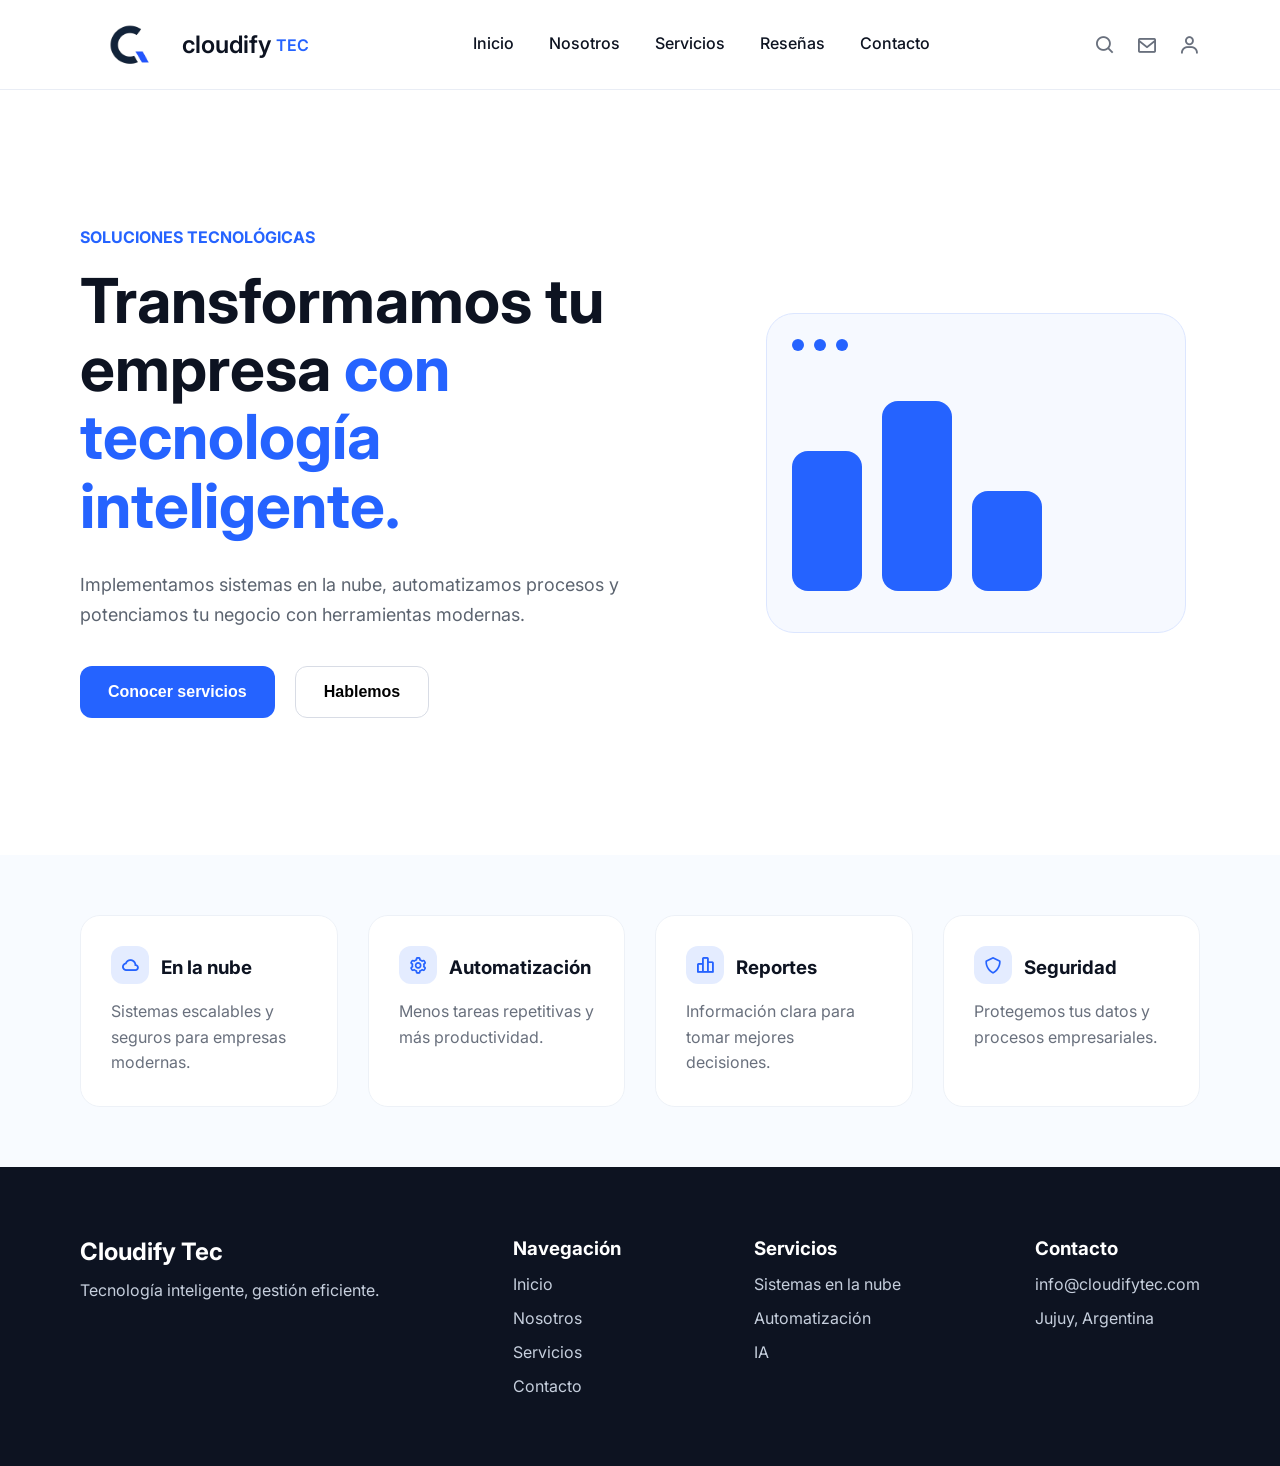
==== commit b337dcee: "Quitamos modo oscuro (no funciona y no se usar js)" ====
--- a/index.html
+++ b/index.html
@@ -10,43 +10,32 @@
     <link href="https://fonts.googleapis.com/css2?family=Inter:wght@300;400;500;600;700&display=swap" rel="stylesheet">
 </head>
 <body>
-    <div id="dark-mode" class="dark-mode-anchor" aria-hidden="true"></div>
 
     <!-- NAVBAR -->
     <header class="navbar">
 
         <a href="index.html" class="logo">
             <div class="logo-icon">
-                <img src="assets/logo-oficial.png" alt="Cloudify Tec logo" class="logo-img light-logo" />
-                <img src="assets/logo%20modo%20oscuro.png" alt="Cloudify Tec dark logo" class="logo-img dark-logo" />
+                <img src="assets/logo-oficial.png" alt="Cloudify Tec logo" />
             </div>
             <div class="logo-text">
                 cloudify <span>TEC</span>
             </div>
         </a>
 
-        <nav class="nav-links light">
+        <nav class="nav-links">
             <a href="index.html">Inicio</a>
             <a href="Pages/nosotros.html">Nosotros</a>
             <a href="Pages/servicios.html">Servicios</a>
             <a href="Pages/reseñas.html">Reseñas</a>
             <a href="Pages/contacto.html">Contacto</a>
         </nav>
-        <nav class="nav-links dark">
-            <a href="index.html#dark-mode">Inicio</a>
-            <a href="Pages/nosotros.html#dark-mode">Nosotros</a>
-            <a href="Pages/servicios.html#dark-mode">Servicios</a>
-            <a href="Pages/reseñas.html#dark-mode">Reseñas</a>
-            <a href="Pages/contacto.html#dark-mode">Contacto</a>
-        </nav>
 
         <button class="nav-toggle" aria-label="Abrir menú"><i class="bx bx-menu"></i></button>
 
         <div class="nav-icons">
             <i class="bx bx-search"></i>
             <i class="bx bx-envelope"></i>
-            <a href="#dark-mode" class="dark-mode-switch dark-on" aria-label="Activar modo oscuro"><i class="bx bx-moon"></i></a>
-            <a href="#" class="dark-mode-switch dark-off" aria-label="Desactivar modo oscuro"><i class="bx bx-sun"></i></a>
             <i class="bx bx-user"></i>
         </div>
 
--- a/css/main.css
+++ b/css/main.css
@@ -129,25 +129,6 @@
   width: 100%;
   height: 100%;
   object-fit: cover;
-}
-
-.logo-img {
-  width: 100%;
-  height: 100%;
-  object-fit: cover;
-  display: block;
-}
-
-.dark-logo {
-  display: none;
-}
-
-#dark-mode:target ~ header .light-logo {
-  display: none;
-}
-
-#dark-mode:target ~ header .dark-logo {
-  display: block;
 }
 
 .logo-text {
@@ -206,128 +187,6 @@
   animation: fadeInDown 0.6s 0.25s cubic-bezier(0.22, 1, 0.36, 1) both;
 }
 
-.dark-mode-anchor {
-  position: absolute;
-  left: -9999px;
-  top: -9999px;
-  width: 0;
-  height: 0;
-  overflow: hidden;
-}
-
-.dark-mode-switch {
-  display: inline-flex;
-  align-items: center;
-  justify-content: center;
-  width: 42px;
-  height: 42px;
-  border-radius: 50%;
-  transition: transform 0.25s, color 0.25s, background 0.25s;
-  color: #0d1321;
-}
-
-.dark-mode-switch:hover {
-  transform: scale(1.2);
-  color: #2563ff;
-  background: rgba(37, 99, 255, 0.1);
-}
-
-.dark-mode-switch.dark-off {
-  display: none;
-}
-
-.nav-links.dark {
-  display: none;
-}
-
-#dark-mode:target ~ header .dark-mode-switch.dark-on {
-  display: none;
-}
-
-#dark-mode:target ~ header .dark-mode-switch.dark-off {
-  display: inline-flex;
-}
-
-#dark-mode:target ~ header .nav-links.light {
-  display: none;
-}
-
-#dark-mode:target ~ header .nav-links.dark {
-  display: flex;
-}
-
-#dark-mode:target ~ header {
-  background: rgba(15, 23, 42, 0.95);
-  border-color: #334155;
-}
-
-#dark-mode:target ~ header .nav-links a {
-  color: #e2e8f0;
-}
-
-#dark-mode:target ~ header .nav-links a:hover {
-  color: #60a5fa;
-}
-
-#dark-mode:target ~ header .nav-icons i,
-#dark-mode:target ~ header .logo-text,
-#dark-mode:target ~ header .logo-text span {
-  color: #e2e8f0;
-}
-
-#dark-mode:target ~ section,
-#dark-mode:target ~ .page-hero,
-#dark-mode:target ~ .hero,
-#dark-mode:target ~ .about-card,
-#dark-mode:target ~ .service-card,
-#dark-mode:target ~ .review-card,
-#dark-mode:target ~ .contacto-form,
-#dark-mode:target ~ .contacto-info,
-#dark-mode:target ~ .footer {
-  background-color: #0f172a;
-  color: #e2e8f0;
-}
-
-#dark-mode:target ~ .hero-text h1,
-#dark-mode:target ~ .hero-text p,
-#dark-mode:target ~ .page-hero h1,
-#dark-mode:target ~ .page-hero p,
-#dark-mode:target ~ .about-card__titulo,
-#dark-mode:target ~ .about-card__texto,
-#dark-mode:target ~ .service-card h3,
-#dark-mode:target ~ .service-card p,
-#dark-mode:target ~ .review-card h3,
-#dark-mode:target ~ .review-card p,
-#dark-mode:target ~ .contacto-form__titulo,
-#dark-mode:target ~ .contacto-info h3,
-#dark-mode:target ~ .contacto-info p,
-#dark-mode:target ~ .footer-column,
-#dark-mode:target ~ .footer-column a {
-  color: #e2e8f0;
-}
-
-#dark-mode:target ~ .contacto-info__item div strong {
-  color: #60a5fa;
-}
-
-#dark-mode:target ~ .contacto-form,
-#dark-mode:target ~ .contacto-info {
-  border-color: #475569;
-}
-
-#dark-mode:target ~ .service-card,
-#dark-mode:target ~ .review-card,
-#dark-mode:target ~ .about-card {
-  border-color: #334155;
-}
-
-#dark-mode:target ~ header .logo-icon {
-  background: transparent;
-}
-
-#dark-mode:target ~ header .logo-icon img {
-  filter: none;
-}
 
 .nav-icons span {
   display: inline-block;
